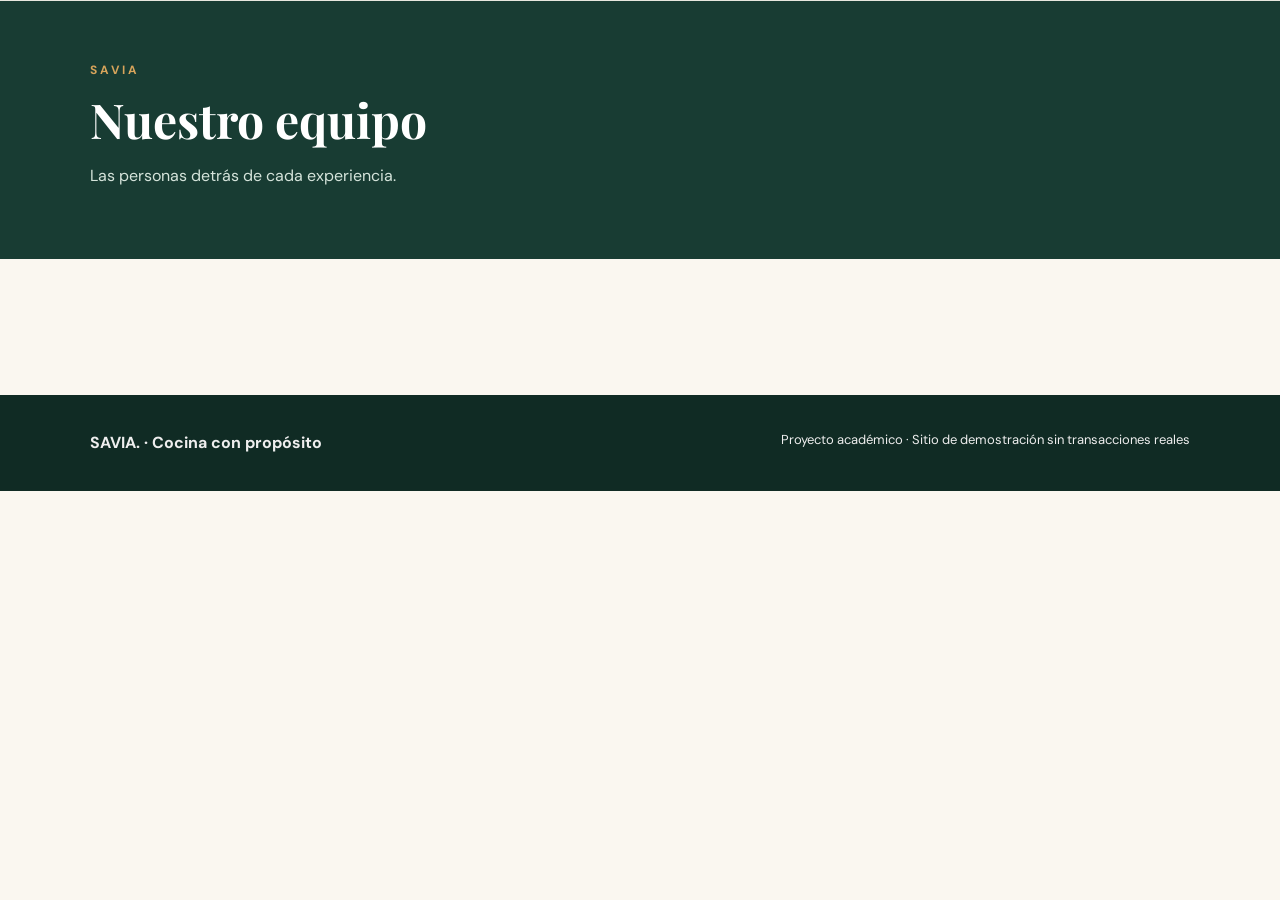
==== pages/equipo.html @ 734d9cc6 "primer commit" ====
<!doctype html>
<html lang="es">
  <head>
    <meta charset="utf-8" />
    <meta content="width=device-width, initial-scale=1.0" name="viewport" />
    <title>SAVIA | Nuestro equipo</title>
    <link href="../css/styles.css" rel="stylesheet" />
  </head>
  <body>
    <header class="site-header">
      <!-- Espacio de trabajo: está pendiente de implementación. -->
    </header>

    <section class="page-hero">
      <div class="container">
        <span class="eyebrow"> SAVIA </span>
        <h1>Nuestro equipo</h1>
        <p>Las personas detr&aacute;s de cada experiencia.</p>
      </div>
    </section>
    <main class="section container">
      <!-- Espacio de trabajo: esta página está pendiente de implementación. -->
    </main>
    <footer class="site-footer">
      <div class="container footer-inner">
        <strong> SAVIA. &middot; Cocina con prop&oacute;sito </strong>
        <p>
          Proyecto acad&eacute;mico &middot; Sitio de demostraci&oacute;n sin
          transacciones reales
        </p>
      </div>
    </footer>
  </body>
</html>
---- css/styles.css ----
@import url("https://fonts.googleapis.com/css2?family=DM+Sans:wght@400;500;600;700&family=Playfair+Display:wght@600;700&display=swap");
:root {
  --forest: #183c33;
  --cream: #faf7f0;
  --gold: #d7a45b;
  --ink: #27352f;
  --mute: #5f6963;
}
* {
  box-sizing: border-box;
}
body {
  margin: 0;
  background: var(--cream);
  color: var(--ink);
  font-family: "DM Sans", Arial, sans-serif;
  line-height: 1.6;
}
h1,
h2,
h3 {
  font-family: "Playfair Display", Georgia, serif;
  line-height: 1.15;
}
a {
  color: inherit;
  text-decoration: none;
}
img {
  display: block;
  max-width: 100%;
}
.container {
  width: min(1100px, calc(100% - 40px));
  margin-inline: auto;
}
.site-header {
  background: #fff;
  border-bottom: 1px solid #e8e7df;
}
.nav-inner {
  display: flex;
  align-items: center;
  justify-content: space-between;
  gap: 24px;
  min-height: 78px;
}
.logo {
  font-family: Georgia, serif;
  font-size: 29px;
  font-weight: bold;
  letter-spacing: 3px;
  color: var(--forest);
}
.nav-links {
  display: flex;
  align-items: center;
  gap: 23px;
  flex-wrap: wrap;
}
.nav-links a {
  font-size: 14px;
  font-weight: 700;
}
.nav-links a:hover,
.nav-links a[aria-current="page"] {
  color: #a17034;
}
.hero {
  background: var(--forest);
  color: white;
}
.hero-grid {
  display: grid;
  grid-template-columns: 1.1fr 0.9fr;
  gap: 40px;
  align-items: center;
  min-height: 440px;
  padding-block: 55px;
}
.hero h1 {
  font-size: clamp(36px, 5vw, 65px);
  margin: 10px 0 20px;
}
.hero p {
  max-width: 540px;
  color: #dce6df;
}
.hero img {
  width: 100%;
  border-radius: 18px;
  box-shadow: 0 18px 45px #071f183d;
}
.eyebrow {
  text-transform: uppercase;
  letter-spacing: 3px;
  font-size: 12px;
  font-weight: 700;
  color: var(--gold);
}
.btn {
  display: inline-block;
  background: var(--gold);
  color: #21372d;
  padding: 12px 25px;
  border-radius: 4px;
  font-weight: 700;
  margin-top: 10px;
}
.btn:hover {
  filter: brightness(0.93);
}
.section {
  padding-block: 68px;
}
.section h2 {
  font-size: 36px;
  margin: 0 0 15px;
}
.muted {
  color: var(--mute);
}
.feature-layout {
  display: flex;
  flex-direction: column;
  gap: 24px;
  margin-top: 30px;
}
.tile {
  background: white;
  border-radius: 14px;
  overflow: hidden;
  box-shadow: 0 5px 25px #173b2d13;
  flex: 1;
}
.tile img {
  height: 190px;
  width: 100%;
  object-fit: cover;
}
.tile-copy {
  padding: 23px;
}
.tile h3 {
  font-size: 24px;
  margin: 0 0 10px;
}
.tile p {
  margin: 0;
}
.statement {
  background: #ecf1e9;
  padding: 26px;
  border-left: 5px solid var(--gold);
  border-radius: 5px;
  margin-top: 38px;
}
.statement p {
  margin: 0;
}
.statement-title {
  font-size: 19px;
  font-weight: 700;
  color: var(--forest);
}
.section-heading {
  max-width: 690px;
}
.site-footer {
  background: #102b24;
  color: #eee;
  padding: 35px 0;
}
.footer-inner {
  display: flex;
  justify-content: space-between;
  gap: 20px;
  flex-wrap: wrap;
}
.footer-inner p {
  margin: 0;
  font-size: 13px;
}
.page-hero {
  background: var(--forest);
  color: white;
  padding: 55px 0;
}
.page-hero h1 {
  font-size: 48px;
  margin: 10px 0;
}
.page-hero p {
  max-width: 650px;
  color: #d5e4db;
}
.page-grid {
  display: grid;
  grid-template-columns: repeat(3, minmax(0, 1fr));
  gap: 24px;
  margin-top: 28px;
}
.page-grid .tile img {
  height: 185px;
}
.cta {
  padding: 22px;
  margin-top: 30px;
  background: #edf1ea;
  border-radius: 10px;
  font-weight: 600;
}
@media (max-width: 760px) {
  .nav-inner {
    align-items: flex-start;
    flex-direction: column;
    padding-block: 18px;
  }
  .nav-links {
    gap: 12px;
  }
  .hero-grid {
    grid-template-columns: 1fr;
  }
  .feature-layout {
    display: flex;
    flex-direction: column;
  }
  .page-grid {
    display: grid;
    grid-template-columns: 1fr;
  }
  .hero h1 {
    font-size: 39px;
  }
  .page-hero h1 {
    font-size: 37px;
  }
}
.card-highlight {
  border: 2px solid #d7a45b;
}

#hero-action {
  background: #bd4d58;
}
@media (max-width: 760px) {
  .nav-inner {
    flex-direction: row;
  }
  .nav-links {
    flex-wrap: nowrap;
  }
}
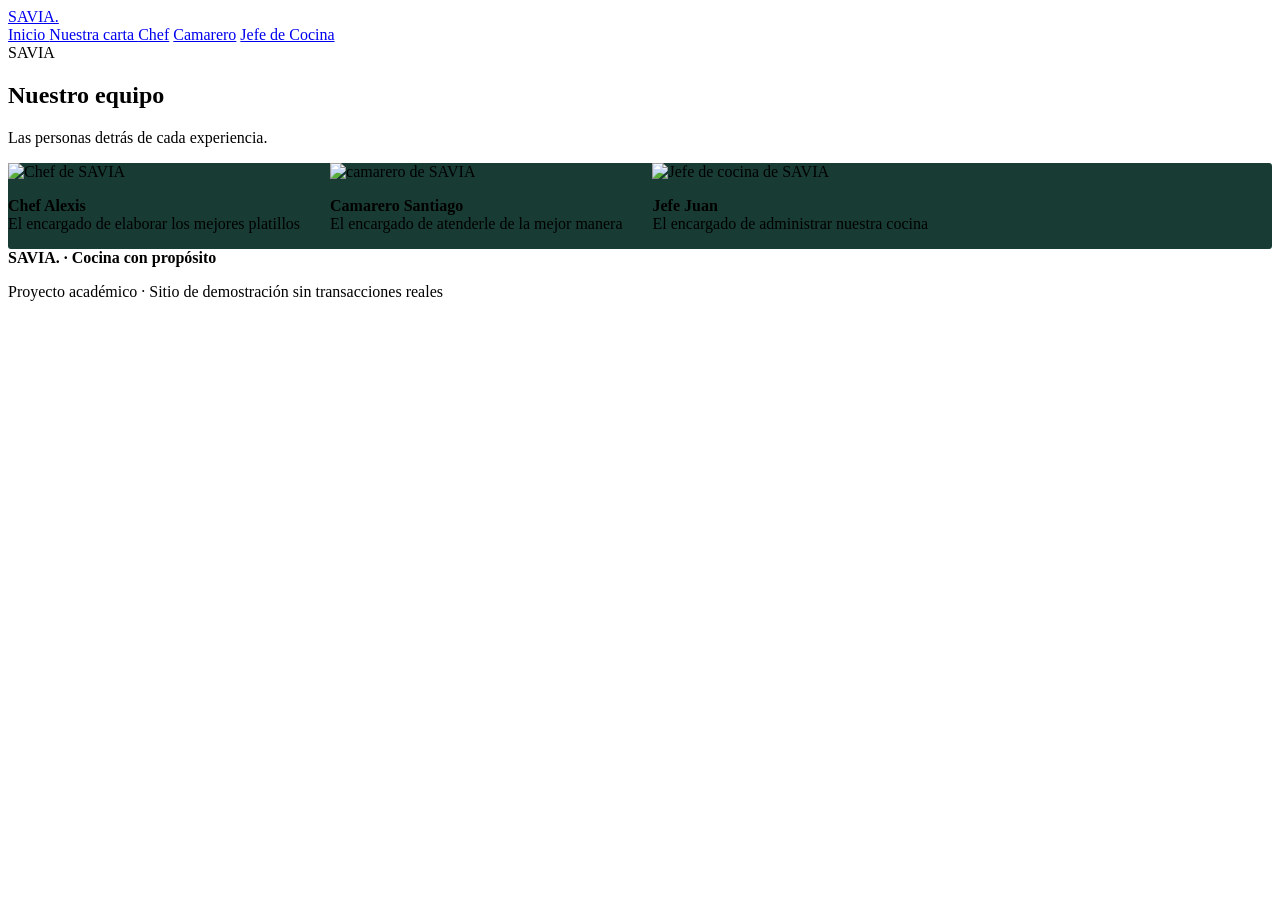
==== commit 3c6435bc: "html de personal" ====
--- a/pages/equipo.html
+++ b/pages/equipo.html
@@ -4,11 +4,20 @@
     <meta charset="utf-8" />
     <meta content="width=device-width, initial-scale=1.0" name="viewport" />
     <title>SAVIA | Nuestro equipo</title>
-    <link href="../css/styles.css" rel="stylesheet" />
+    <link href="../css/styleEquipo.css" rel="stylesheet" />
   </head>
   <body>
     <header class="site-header">
-      <!-- Espacio de trabajo: está pendiente de implementación. -->
+      <div class="container nav-inner">
+        <a class="logo" href="index.html"> SAVIA. </a>
+        <nav aria-label="Navegaci&oacute;n principal" class="nav-links">
+          <a aria-current="page" href="../index.html"> Inicio </a>
+          <a class="nav-contact" href="menu.html"> Nuestra carta </a>
+          <a class= "nav-contact" href="#chef">Chef</a>
+          <a class= "nav-contact" href="#camarero">Camarero</a>
+          <a class= "nav-contact" href="#Jefe">Jefe de Cocina</a>
+        </nav>
+      </div>
     </header>
 
     <section class="page-hero">
@@ -18,8 +27,26 @@
         <p>Las personas detr&aacute;s de cada experiencia.</p>
       </div>
     </section>
-    <main class="section container">
+    <main class="sectioncontainer">
       <!-- Espacio de trabajo: esta página está pendiente de implementación. -->
+       <section class="personal" id="chef">
+        <img src="https://tse4.mm.bing.net/th/id/OIP.LCzgP22hKlDFPkuwfw_CVgHaE3?r=0&rs=1&pid=ImgDetMain&o=7&rm=3"
+         alt="Chef de SAVIA">
+         <p><strong>Chef Alexis</strong> <br>El encargado de elaborar los mejores platillos</p>
+       </section>
+
+       <section class="personal" id="camarero">
+        <img src="https://tse1.mm.bing.net/th/id/OIP.nA_qQTTvaUa8wOli_BcwewHaE7?r=0&rs=1&pid=ImgDetMain&o=7&rm=3"
+         alt="camarero de SAVIA">
+         <p><strong>Camarero Santiago</strong> <br>El encargado de atenderle de la mejor manera</p>
+       </section>
+
+       <section class="personal" id="jefe">
+        <img src="https://ingenieriademenu.com/wp-content/uploads/2022/10/Funciones-de-un-jefe-de-cocina-en-un-restaurante-1.jpg"
+         alt="Jefe de cocina de SAVIA">
+         <p><strong>Jefe Juan</strong> <br>El encargado de administrar nuestra cocina</p>
+       </section>
+
     </main>
     <footer class="site-footer">
       <div class="container footer-inner">
--- a/css/styleEquipo.css
+++ b/css/styleEquipo.css
@@ -0,0 +1,26 @@
+:root {
+  --forest: #183c33;
+  --cream: #faf7f0;
+  --gold: #d7a45b;
+  --ink: #27352f;
+  --mute: #5f6963;
+}
+
+.sectioncontainer{
+    display: flex;
+    gap: 30px;
+    max-width: 100%;
+    border: 5px;
+    border-radius: 3px;
+    background-color: var(--forest);
+    
+    
+}
+
+.personal{
+    max-width: fit-content;
+    
+    border-image: auto;
+    border: 2px;
+    gap: 30px;
+}
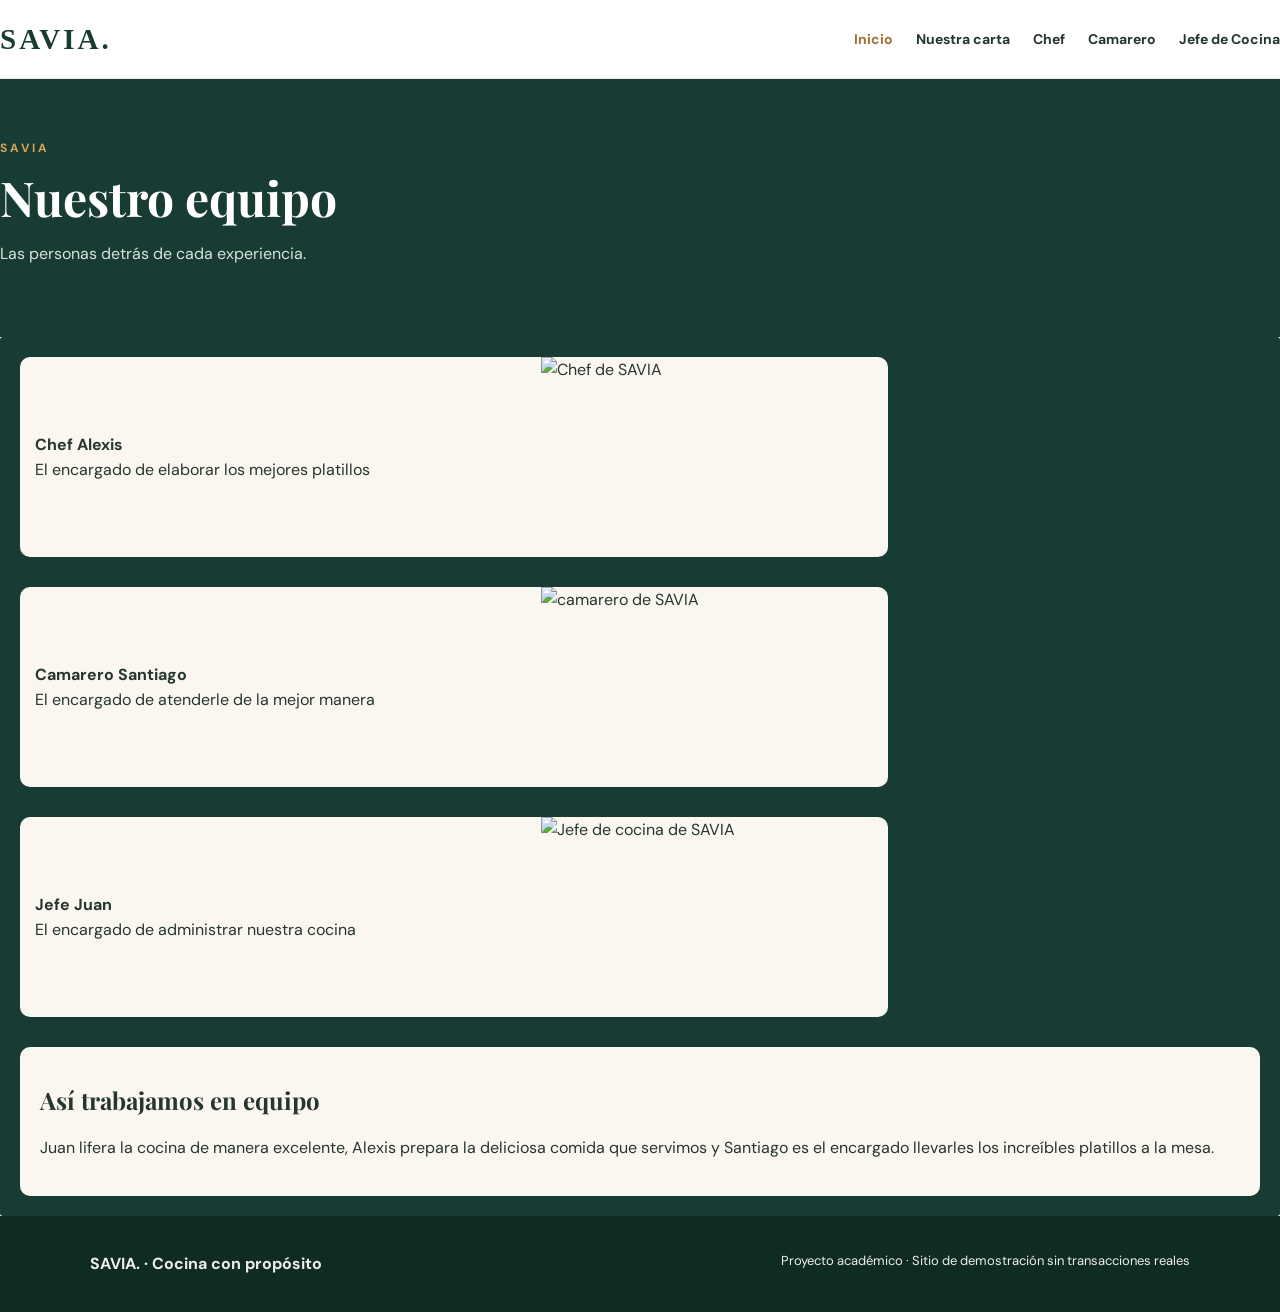
==== commit c9e1cef7: "pagina del personal finalizada" ====
--- a/pages/equipo.html
+++ b/pages/equipo.html
@@ -4,6 +4,7 @@
     <meta charset="utf-8" />
     <meta content="width=device-width, initial-scale=1.0" name="viewport" />
     <title>SAVIA | Nuestro equipo</title>
+    <link href="../css/styles.css" rel="stylesheet" />
     <link href="../css/styleEquipo.css" rel="stylesheet" />
   </head>
   <body>
@@ -15,7 +16,7 @@
           <a class="nav-contact" href="menu.html"> Nuestra carta </a>
           <a class= "nav-contact" href="#chef">Chef</a>
           <a class= "nav-contact" href="#camarero">Camarero</a>
-          <a class= "nav-contact" href="#Jefe">Jefe de Cocina</a>
+          <a class= "nav-contact" href="#jefe">Jefe de Cocina</a>
         </nav>
       </div>
     </header>
@@ -47,6 +48,13 @@
          <p><strong>Jefe Juan</strong> <br>El encargado de administrar nuestra cocina</p>
        </section>
 
+       <section class="colaboracion">
+        <h2>Así trabajamos en equipo</h2>
+        <p>
+          Juan lifera la cocina de manera excelente, Alexis prepara la deliciosa comida que servimos
+          y Santiago es el encargado llevarles los increíbles platillos a la mesa.
+        </p>
+       </section>
     </main>
     <footer class="site-footer">
       <div class="container footer-inner">
--- a/css/styles.css
+++ b/css/styles.css
@@ -0,0 +1,313 @@
+@import url("https://fonts.googleapis.com/css2?family=DM+Sans:wght@400;500;600;700&family=Playfair+Display:wght@600;700&display=swap");
+:root {
+  --forest: #183c33;
+  --cream: #faf7f0;
+  --gold: #d7a45b;
+  --ink: #27352f;
+  --mute: #5f6963;
+}
+* {
+  box-sizing: border-box;
+}
+body {
+  margin: 0;
+  background: var(--cream);
+  color: var(--ink);
+  font-family: "DM Sans", Arial, sans-serif;
+  line-height: 1.6;
+}
+h1,
+h2,
+h3 {
+  font-family: "Playfair Display", Georgia, serif;
+  line-height: 1.15;
+}
+a {
+  color: inherit;
+  text-decoration: none;
+}
+.html {
+  scroll-behavior: smooth;
+}
+img {
+  display: block;
+  max-width: 100%;
+}
+.container {
+  width: min(1100px, calc(100% - 40px));
+  margin-inline: auto;
+}
+.site-header {
+  background: #fff;
+  border-bottom: 1px solid #e8e7df;
+}
+.nav-inner{
+  display: flex;
+  align-items: center;
+  justify-content: space-between;
+  gap: 24px;
+  min-height: 78px;
+}
+.logo {
+  font-family: Georgia, serif;
+  font-size: 29px;
+  font-weight: bold;
+  letter-spacing: 3px;
+  color: var(--forest);
+}
+.nav-links {
+  display: flex;
+  align-items: center;
+  gap: 23px;
+  flex-wrap: wrap;
+}
+.nav-links a {
+  font-size: 14px;
+  font-weight: 700;
+}
+.nav-links a:hover,
+.nav-links a[aria-current="page"] {
+  color: #a17034;
+}
+.hero {
+  background: var(--forest);
+  color: white;
+}
+.hero-grid {
+  display: grid;
+  grid-template-columns: 1.1fr 0.9fr;
+  gap: 40px;
+  align-items: center;
+  min-height: 440px;
+  padding-block: 55px;
+}
+.hero h1 {
+  font-size: clamp(36px, 5vw, 65px);
+  margin: 10px 0 20px;
+}
+.hero p {
+  max-width: 540px;
+  color: #dce6df;
+}
+.hero img {
+  width: 100%;
+  border-radius: 18px;
+  box-shadow: 0 18px 45px #071f183d;
+}
+.eyebrow {
+  text-transform: uppercase;
+  letter-spacing: 3px;
+  font-size: 12px;
+  font-weight: 700;
+  color: var(--gold);
+}
+.btn {
+  display: inline-block;
+  background: var(--gold);
+  color: #21372d;
+  padding: 12px 25px;
+  border-radius: 4px;
+  font-weight: 700;
+  margin-top: 10px;
+}
+.btn:hover {
+  filter: brightness(0.93);
+}
+.section {
+  padding-block: 68px;
+}
+.section h2 {
+  font-size: 36px;
+  margin: 0 0 15px;
+}
+.muted {
+  color: var(--mute);
+}
+.feature-layout {
+  display: flex;
+  flex-direction: row;
+  gap: 24px;
+  margin-top: 30px;
+}
+.tile {
+  background: white;
+  border-radius: 14px;
+  overflow: hidden;
+  box-shadow: 0 5px 25px #173b2d13;
+  flex: 1;
+}
+.tile img {
+  height: 190px;
+  width: 100%;
+  object-fit: cover;
+}
+.tile-copy {
+  padding: 23px;
+}
+.tile h3 {
+  font-size: 24px;
+  margin: 0 0 10px;
+}
+.tile p {
+  margin: 0;
+}
+.statement {
+  background: #ecf1e9;
+  padding: 26px;
+  border-left: 5px solid var(--gold);
+  border-radius: 5px;
+  margin-top: 38px;
+}
+.statement p {
+  margin: 0;
+}
+.statement-title {
+  font-size: 19px;
+  font-weight: 700;
+  color: var(--forest);
+}
+.section-heading {
+  max-width: 690px;
+}
+.site-footer {
+  background: #102b24;
+  color: #eee;
+  padding: 35px 0;
+}
+.footer-inner {
+  display: flex;
+  justify-content: space-between;
+  gap: 20px;
+  flex-wrap: wrap;
+}
+.footer-inner p {
+  margin: 0;
+  font-size: 13px;
+}
+.page-hero {
+  background: var(--forest);
+  color: white;
+  padding: 55px 0;
+}
+.page-hero h1 {
+  font-size: 48px;
+  margin: 10px 0;
+}
+.page-hero p {
+  max-width: 650px;
+  color: #d5e4db;
+}
+.page-grid {
+  display: grid;
+  grid-template-columns: repeat(3, minmax(0, 1fr));
+  gap: 24px;
+  margin-top: 28px;
+}
+.page-grid .tile img {
+  height: 185px;
+}
+.cta {
+  padding: 22px;
+  margin-top: 30px;
+  background: #edf1ea;
+  border-radius: 10px;
+  font-weight: 600;
+}
+@media (max-width: 480px) {
+  .nav-inner {
+    align-items: flex-start;
+    flex-direction: column;
+    padding-block: 18px;
+  }
+  .nav-links {
+    gap: 12px;
+  }
+  .hero-grid {
+    grid-template-columns: 1fr;
+  }
+  .feature-layout {
+    display: flex;
+    flex-direction: column;
+  }
+  .page-grid {
+    display: grid;
+    grid-template-columns: 1fr;
+  }
+  .hero h1 {
+    font-size: 39px;
+  }
+  .page-hero h1 {
+    font-size: 37px;
+  }
+}
+.card-highlight {
+  border: 2px solid #d7a45b;
+}
+#hero-action {
+  background: var(--gold);
+}
+@media (max-width: 760px) {
+  .nav-inner {
+    flex-direction: column;
+  }
+  .nav-links {
+    flex-wrap: nowrap;
+  }
+}
+.precio{
+  font-weight: bold;
+  font-family: sans-serif 'Times New Roman', Times, serif;
+  color: var(--forest);
+}
+.introEntradas {
+  display: flex;
+  gap: 25px;
+  margin-bottom: 40px;
+}
+.introPlatoFuerte {
+  display: flex;
+  gap: 25px;
+  margin-bottom: 40px;
+}
+.introPostres {
+  display: flex;
+  gap: 25px;
+  margin-bottom: 40px;
+}
+img {
+  width: 100%;
+  height: 300px;
+  object-fit: cover;
+}
+.entradas, .platoFuertes, .postres {
+  flex: 1;
+  background-color: white;
+  padding: 10px;
+  border: 1px solid var(--forest);
+}
+.experienciaGastronomica {
+  margin-top: 40px;
+  background-color: var(--gold);
+  padding: 20px;
+}
+#entrada,
+#platoFuerte,
+#postre {
+  scroll-margin-top: 40px;
+  scroll-margin-bottom: 0px;
+
+}
+
+@media (max-width: 600px) {
+  .introEntradas, .introPlatoFuerte, .introPostres, .feature-layout, .experienciaGastronomica {
+    flex-direction: column;
+  }
+  .navMenu {
+  display: flex;
+  align-items: center;
+  justify-content: space-between;
+  flex-direction: column;
+  gap: 24px;
+  min-height: 76px;
+}
+}
--- a/css/styleEquipo.css
+++ b/css/styleEquipo.css
@@ -7,20 +7,60 @@
 }
 
 .sectioncontainer{
-    display: flex;
+    display: grid;
+    grid-template-columns: 1fr;
     gap: 30px;
     max-width: 100%;
     border: 5px;
     border-radius: 3px;
     background-color: var(--forest);
-    
-    
+    padding: 20px;
 }
 
-.personal{
-    max-width: fit-content;
-    
-    border-image: auto;
-    border: 2px;
-    gap: 30px;
-}+.personal {
+    display: flex;
+    flex-direction: row-reverse;
+    align-items: center;
+    justify-content: space-between;
+    width: 70%;
+    background-color: var(--cream);
+    border-radius: 10px;
+    overflow: hidden;
+}
+
+.personal p {
+    padding: 15px;
+}
+
+.personal img {
+    width: 40%;
+    height: 200px;
+    object-fit: contain;
+}
+
+.colaboracion {
+    background-color: var(--cream);
+    padding: 20px;
+    border-radius: 10px;
+}
+
+.site-header .container,
+.page-hero .container {
+    width: 100%;
+    margin: 0;
+}
+
+@media (max-width: 600px) {
+    .personal {
+        flex-direction: column-reverse;
+    }
+
+    .personal img {
+        width: 100%;
+    }
+
+    .nav-links {
+        flex-wrap: wrap;
+        gap: 12px;
+    }
+}
